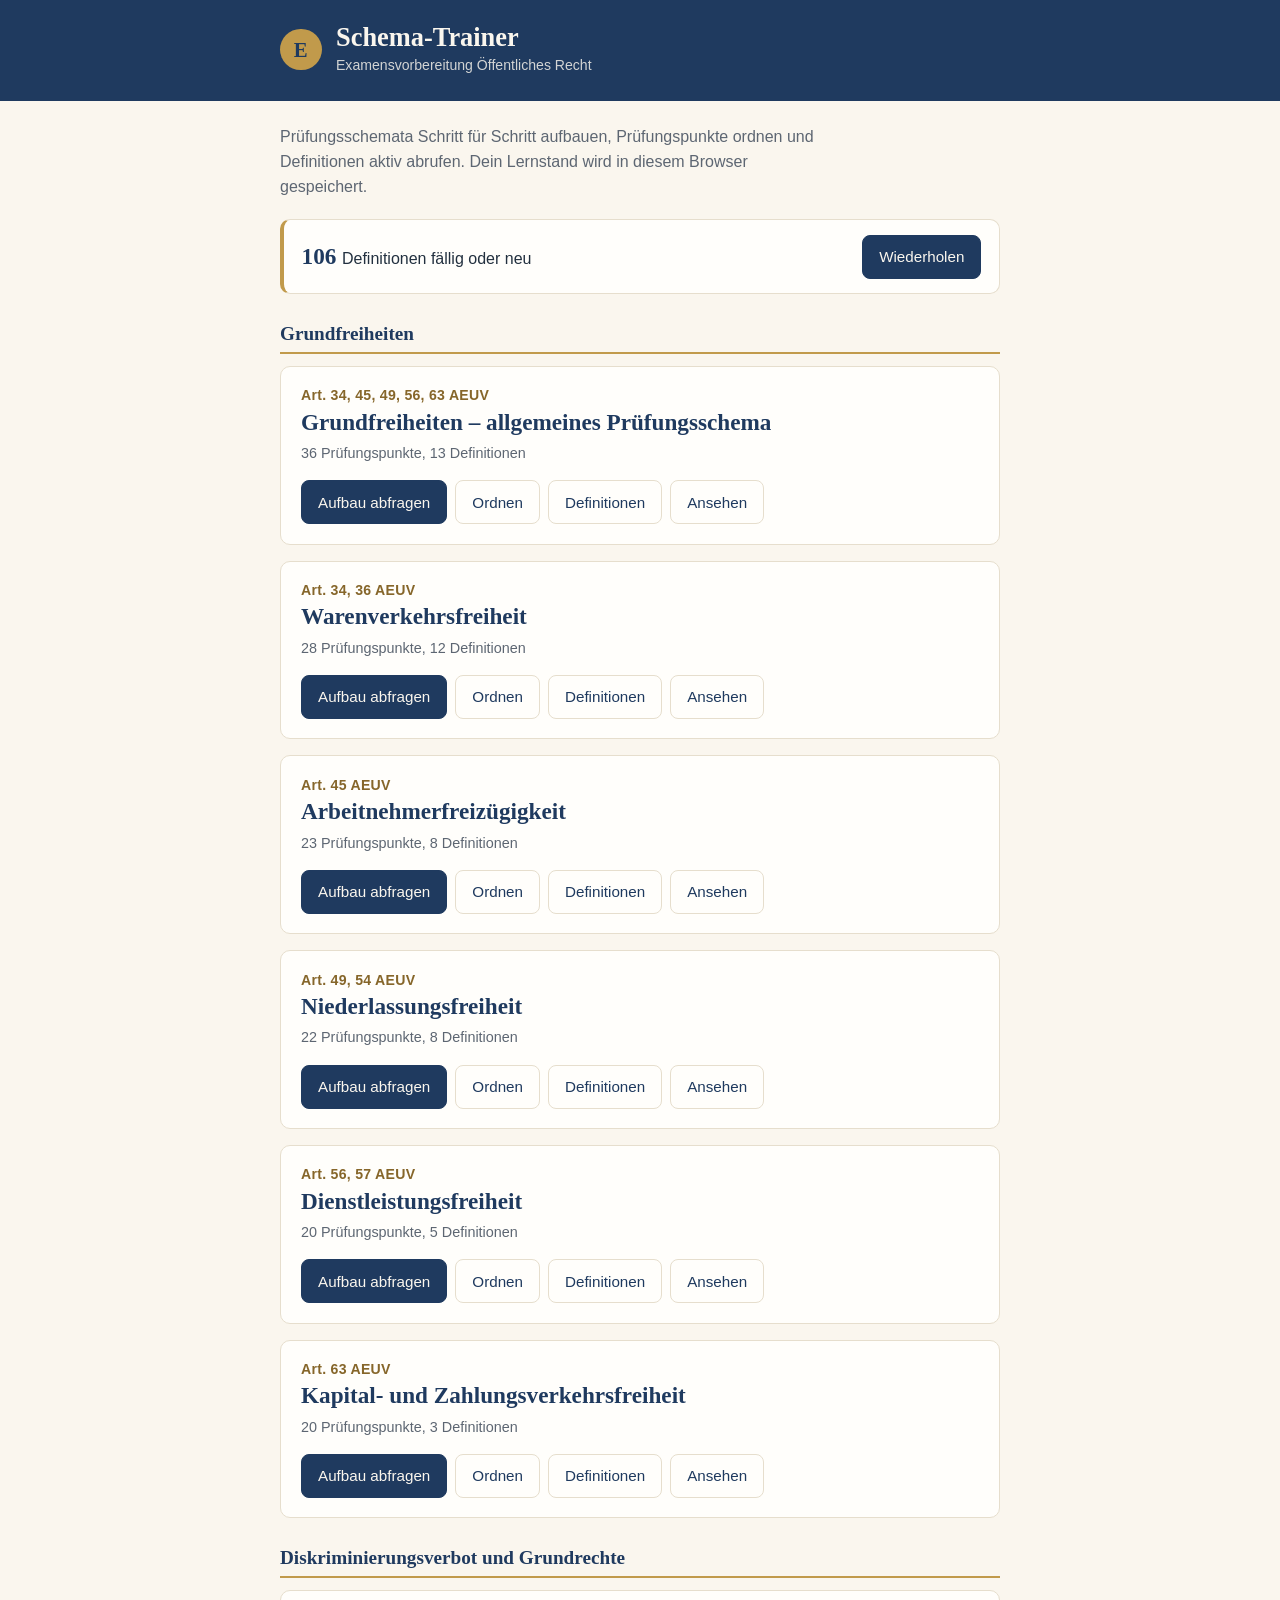
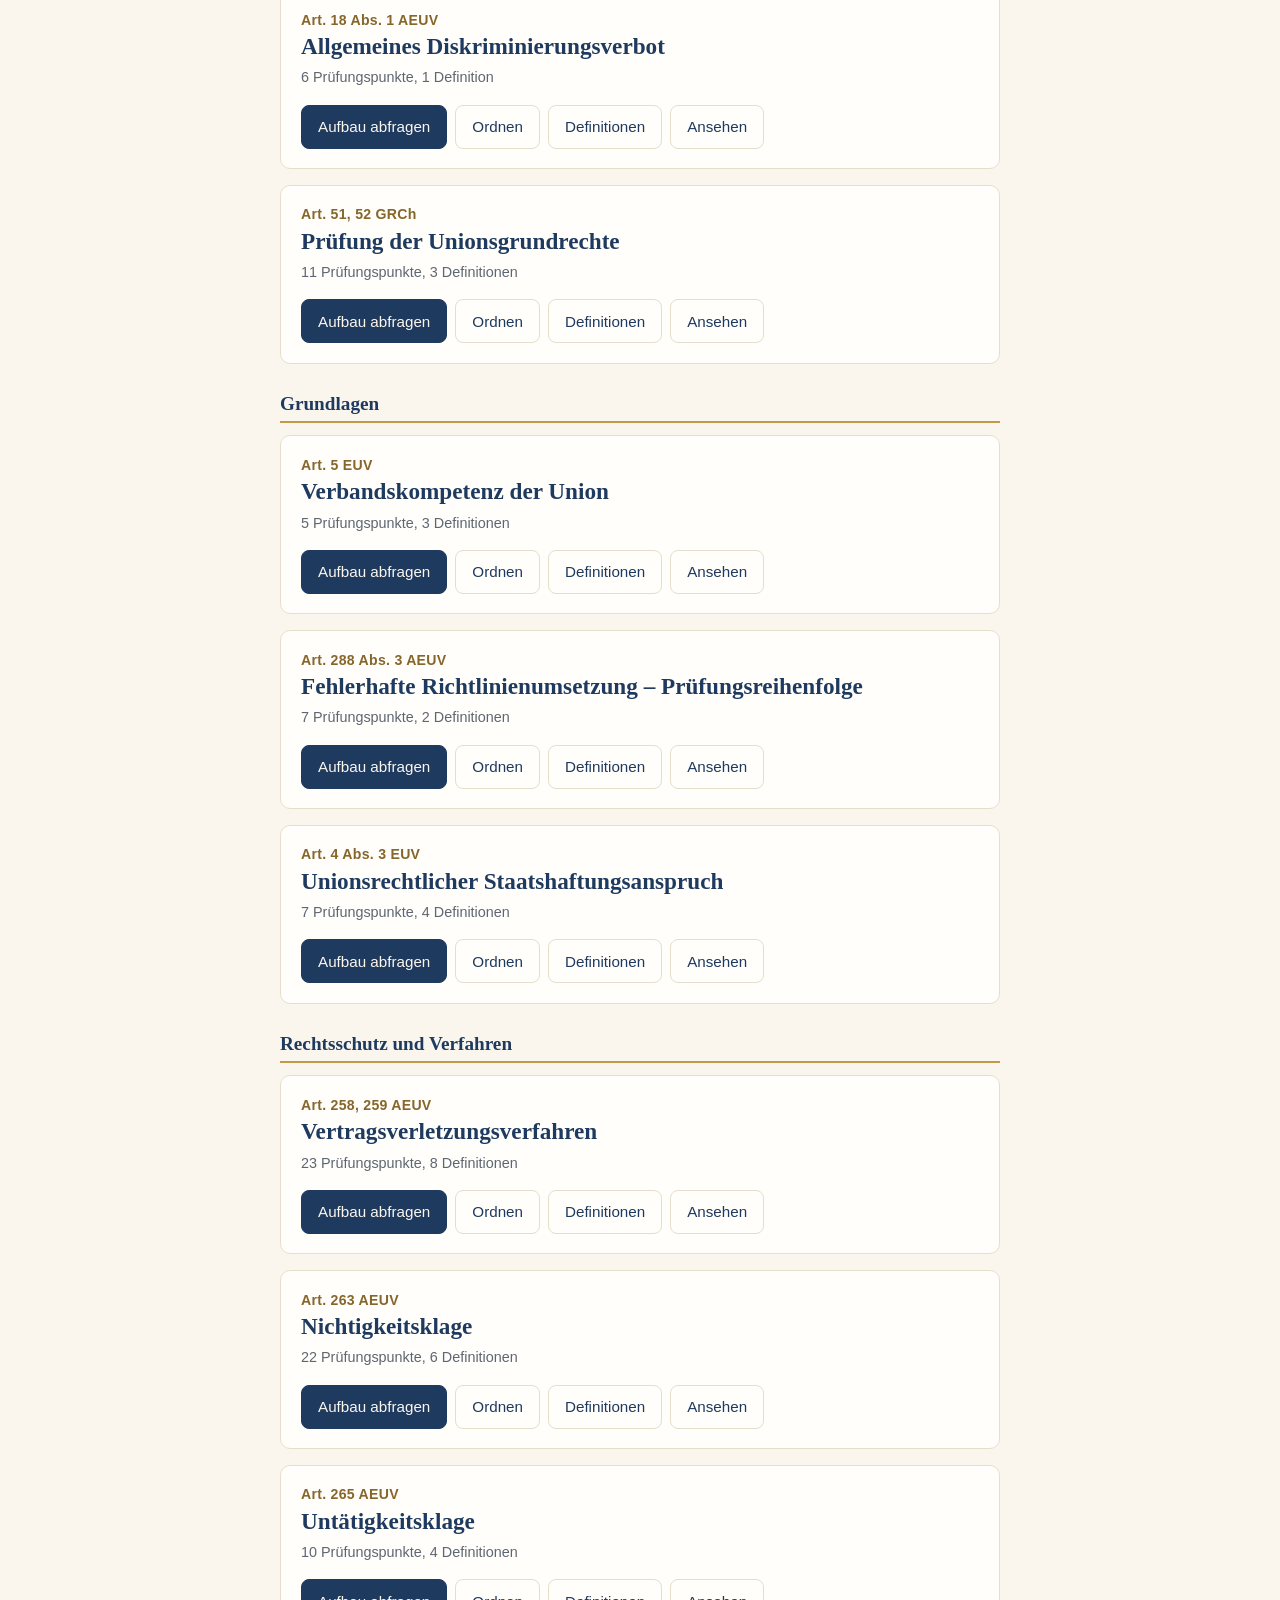
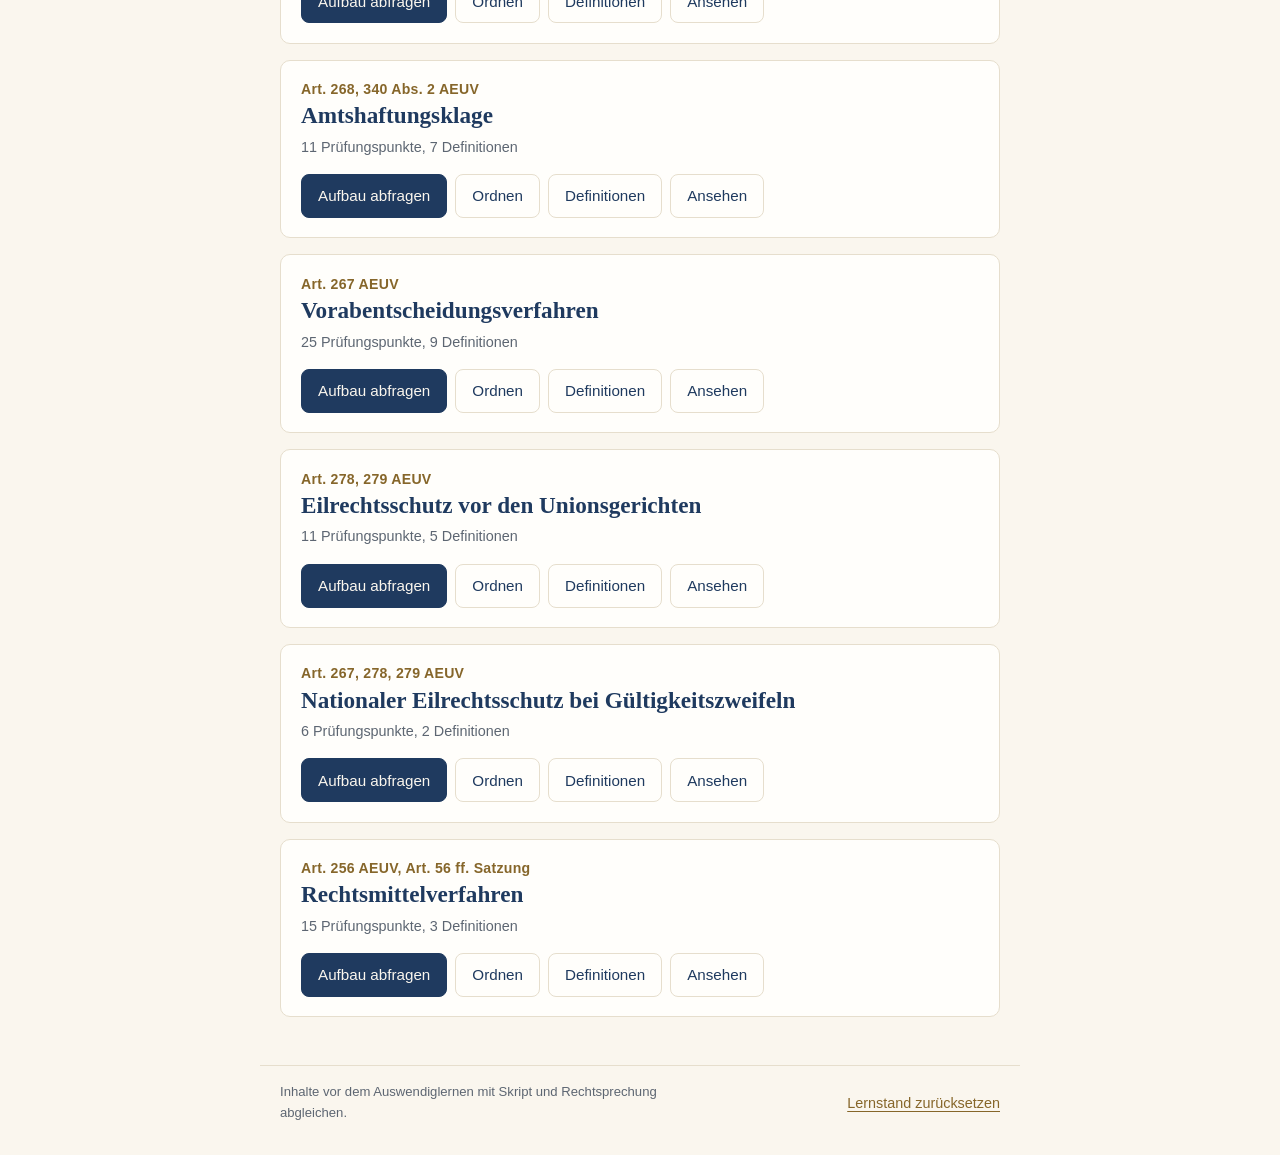
==== index.html @ ee625c0a "Schema-Trainer: Erstfassung mit 19 Europarecht-Schemata" ====
<!DOCTYPE html>
<html lang="de">
<head>
<meta charset="utf-8">
<meta name="viewport" content="width=device-width, initial-scale=1, viewport-fit=cover">
<title>Schema-Trainer | Examensvorbereitung Öffentliches Recht</title>
<link rel="icon" href="data:image/svg+xml,<svg xmlns='http://www.w3.org/2000/svg' viewBox='0 0 100 100'><text y='.9em' font-size='90'>⚖️</text></svg>">
<link rel="stylesheet" href="css/style.css">
</head>
<body>
<header class="band">
  <div class="band-inner">
    <div class="badge" aria-hidden="true">E</div>
    <div>
      <h1>Schema-Trainer</h1>
      <p>Examensvorbereitung Öffentliches Recht</p>
    </div>
  </div>
</header>

<main id="app" aria-live="polite"></main>

<footer>
  <p>Inhalte vor dem Auswendiglernen mit Skript und Rechtsprechung abgleichen.</p>
  <button class="linkbtn" data-act="reset">Lernstand zurücksetzen</button>
</footer>

<!-- Die Schema-Dateien stehen in schemata/liste.js. js/app.js lädt sie von dort. -->
<script>window.SCHEMATA = [];</script>
<script src="schemata/liste.js"></script>
<script src="js/app.js"></script>
</body>
</html>
---- css/style.css ----
:root{
  --bg:#FAF6EE; --surface:#FFFEFB; --line:#E6DECD; --row:#F2EADA;
  --ink:#22303F; --heading:#1F3A5F; --muted:#5D6672;
  --gold:#C19A4B; --gold-ink:#86662A;
  --btn-bg:#1F3A5F; --btn-ink:#FAF6EE;
  --ok:#2E6A4C; --ok-bg:#E4EEE6; --bad:#9A3A30; --bad-bg:#F6E4E0;
  --band:#1F3A5F; --band-ink:#FAF6EE;
  --serif:Cambria, Georgia, "Times New Roman", serif;
  --sans:Arial, Helvetica, "Liberation Sans", sans-serif;
  color-scheme:light;
  box-sizing:border-box;
  padding-top:env(safe-area-inset-top,0px);
  padding-bottom:env(safe-area-inset-bottom,0px);
}
@media (prefers-color-scheme: dark){
  :root:not([data-theme="light"]){
    --bg:#111C2A; --surface:#182638; --line:#2B3C53; --row:#1F3046;
    --ink:#E7E0D2; --heading:#F0E6D0; --muted:#A2ACB9;
    --gold:#D3B067; --gold-ink:#D9B874;
    --btn-bg:#D3B067; --btn-ink:#14202F;
    --ok:#86CBA5; --ok-bg:#1B3328; --bad:#EC9C90; --bad-bg:#3B2422;
    --band:#17294A; --band-ink:#F0E6D0;
    color-scheme:dark;
  }
}
:root[data-theme="dark"]{
  --bg:#111C2A; --surface:#182638; --line:#2B3C53; --row:#1F3046;
  --ink:#E7E0D2; --heading:#F0E6D0; --muted:#A2ACB9;
  --gold:#D3B067; --gold-ink:#D9B874;
  --btn-bg:#D3B067; --btn-ink:#14202F;
  --ok:#86CBA5; --ok-bg:#1B3328; --bad:#EC9C90; --bad-bg:#3B2422;
  --band:#17294A; --band-ink:#F0E6D0;
  color-scheme:dark;
}
html{scroll-padding-top:env(safe-area-inset-top,0px);}
*,*::before,*::after{box-sizing:inherit;}
body{margin:0;background:var(--bg);color:var(--ink);font-family:var(--sans);font-size:16px;line-height:1.55;-webkit-text-size-adjust:100%;}

.band{background:var(--band);color:var(--band-ink);}
.band-inner{max-width:760px;margin:0 auto;padding:1.4rem 1.25rem 1.5rem;display:flex;align-items:center;gap:.9rem;}
.badge{flex:none;width:2.6rem;height:2.6rem;border-radius:50%;background:var(--gold);color:#1F3A5F;display:grid;place-items:center;font-family:var(--serif);font-weight:700;font-size:1.3rem;}
.band h1{font-family:var(--serif);font-size:1.65rem;line-height:1.15;margin:0;font-weight:700;}
.band p{margin:.15rem 0 0;font-size:.88rem;opacity:.82;}

main{max-width:760px;margin:0 auto;padding:1.5rem 1.25rem 2rem;}
.intro{margin:0 0 1.25rem;max-width:62ch;color:var(--muted);}

.due{display:flex;align-items:center;justify-content:space-between;gap:1rem;flex-wrap:wrap;background:var(--surface);border:1px solid var(--line);border-left:4px solid var(--gold);border-radius:10px;padding:.9rem 1.1rem;margin-bottom:1.5rem;}
.due strong{font-family:var(--serif);font-size:1.45rem;color:var(--heading);margin-right:.35rem;}

.schema{background:var(--surface);border:1px solid var(--line);border-radius:10px;padding:1.15rem 1.25rem 1.2rem;margin-bottom:1rem;}
.norm{color:var(--gold-ink);font-weight:700;font-size:.88rem;letter-spacing:.02em;}
.schema h3,.title{font-family:var(--serif);color:var(--heading);font-size:1.45rem;line-height:1.2;margin:.1rem 0 .35rem;}
h2.gruppe{font-family:var(--serif);color:var(--heading);font-size:1.2rem;line-height:1.3;margin:1.75rem 0 .75rem;padding-bottom:.3rem;border-bottom:2px solid var(--gold);}
.meta{color:var(--muted);font-size:.9rem;}
.actions{display:flex;flex-wrap:wrap;gap:.5rem;margin-top:1rem;}

.btn{font:inherit;font-size:.95rem;min-height:44px;padding:.55rem 1rem;border-radius:8px;border:1px solid var(--line);background:var(--surface);color:var(--heading);cursor:pointer;}
.btn:hover{border-color:var(--gold);}
.btn.primary{background:var(--btn-bg);color:var(--btn-ink);border-color:var(--btn-bg);}
.btn.good{background:var(--ok-bg);color:var(--ok);border-color:var(--ok);}
.btn.bad{background:var(--bad-bg);color:var(--bad);border-color:var(--bad);}
.btn:disabled{opacity:.5;cursor:default;}
button:focus-visible,textarea:focus-visible{outline:3px solid var(--gold);outline-offset:2px;}
.linkbtn{font:inherit;font-size:.9rem;background:none;border:0;padding:.2rem 0;color:var(--gold-ink);text-decoration:underline;text-underline-offset:3px;cursor:pointer;}
.top{margin-bottom:.6rem;}
.top .sep{color:var(--muted);}
.linkbtn.verweis::before{content:"→ ";text-decoration:none;}

.progress{height:4px;background:var(--line);border-radius:2px;overflow:hidden;margin:.9rem 0 1.1rem;}
.progress span{display:block;height:100%;background:var(--gold);transition:width .3s ease;}

.outline{list-style:none;margin:0;padding:0;background:var(--surface);border:1px solid var(--line);border-radius:10px;overflow:hidden;}
.outline:empty{display:none;}
.step{display:grid;grid-template-columns:minmax(2.4rem,auto) 1fr auto;column-gap:.6rem;align-items:baseline;padding:.6rem 1rem .6rem calc(1rem + var(--lvl,0) * 1.35rem);border-top:1px solid var(--line);}
.step:first-child{border-top:0;}
.step[data-l="0"] > .txt{font-family:var(--serif);font-weight:700;color:var(--heading);font-size:1.05rem;}
.num{font-family:var(--serif);font-weight:700;color:var(--gold-ink);white-space:nowrap;}
.mark{font-weight:700;}
.step.ok .mark{color:var(--ok);}
.step.bad .mark{color:var(--bad);}
.step.current{background:var(--row);}
.placeholder{color:var(--muted);font-style:italic;font-family:var(--sans);font-weight:400;font-size:1rem;}
@media (prefers-reduced-motion: no-preference){
  .step.fresh > .txt{animation:settle .35s ease-out;}
  @keyframes settle{from{opacity:0;transform:translateY(4px)}to{opacity:1;transform:none}}
}

.def{background:var(--row);border-radius:8px;padding:.75rem .95rem;margin:.5rem 0 .2rem;font-family:var(--sans);font-weight:400;font-size:.95rem;color:var(--ink);line-height:1.55;}
.step.current .def{background:var(--surface);border:1px solid var(--line);}
.def .term{font-weight:700;color:var(--heading);margin-bottom:.25rem;}
.def p{margin:0;}
.def .src{margin-top:.45rem;font-size:.82rem;color:var(--muted);font-style:italic;}

.controls{position:sticky;bottom:0;display:flex;gap:.5rem;flex-wrap:wrap;justify-content:flex-end;padding:.9rem 0 calc(.9rem + env(safe-area-inset-bottom,0px));background:linear-gradient(to top,var(--bg) 78%,transparent);margin-top:.5rem;}
.controls .btn{flex:1 1 9rem;}
.hint{color:var(--muted);font-size:.8rem;text-align:right;margin:0;}
@media (hover:none){.hint{display:none;}}

.task{font-family:var(--serif);font-size:1.15rem;color:var(--heading);margin:0 0 .75rem;}
.sub{color:var(--muted);font-size:.9rem;margin:1rem 0 .5rem;}
.chips{display:flex;flex-direction:column;gap:.5rem;}
.chip{font:inherit;text-align:left;min-height:44px;padding:.65rem .9rem;border-radius:8px;border:1px dashed var(--gold);background:var(--surface);color:var(--ink);cursor:pointer;}
.chip:hover{border-style:solid;}
.chip.wrong{border-color:var(--bad);border-style:solid;background:var(--bad-bg);}
@media (prefers-reduced-motion: no-preference){
  .chip.wrong{animation:shake .35s;}
  @keyframes shake{25%{transform:translateX(-5px)}50%{transform:translateX(5px)}75%{transform:translateX(-3px)}}
}
@media (prefers-reduced-motion: reduce){.progress span{transition:none;}}

.card{background:var(--surface);border:1px solid var(--line);border-radius:12px;padding:1.3rem 1.3rem 1.4rem;}
.ctx{color:var(--gold-ink);font-weight:700;font-size:.88rem;}
.prompt{font-family:var(--serif);color:var(--heading);font-size:1.5rem;line-height:1.2;margin:.2rem 0;}
.level{color:var(--muted);font-size:.85rem;margin:0 0 1rem;}
.lbl{display:block;font-size:.85rem;color:var(--muted);margin-bottom:.35rem;}
textarea{width:100%;font:inherit;font-size:.95rem;padding:.7rem .8rem;border-radius:8px;border:1px solid var(--line);background:var(--bg);color:var(--ink);resize:vertical;}
.mine{border-left:3px solid var(--line);padding:.1rem 0 .1rem .8rem;margin-bottom:.75rem;}
.mine p{margin:0;white-space:pre-wrap;}

.result{margin:1rem 0 1.25rem;}
.score{font-family:var(--serif);font-size:2.2rem;color:var(--heading);margin:0;line-height:1.1;}
.result p{margin:.2rem 0 0;}
h3{font-family:var(--serif);color:var(--heading);font-size:1.15rem;margin:1.5rem 0 .6rem;}

footer{max-width:760px;margin:0 auto;padding:1rem 1.25rem 2rem;color:var(--muted);font-size:.82rem;display:flex;justify-content:space-between;gap:1rem;flex-wrap:wrap;align-items:center;border-top:1px solid var(--line);}
footer p{margin:0;max-width:52ch;}

/* ---------- Hinweis in der App, wenn Schema-Dateien fehlen ---------- */
.hinweisbox{background:var(--surface);border:1px solid var(--line);border-left:4px solid var(--bad);border-radius:10px;padding:.8rem 1.1rem;margin-bottom:1.25rem;}
.hinweisbox a{color:var(--gold-ink);}

/* ---------- Prüfseite (pruefen.html) ---------- */
code{font-family:Consolas,"Courier New",monospace;font-size:.92em;background:var(--row);padding:.05rem .3rem;border-radius:4px;}
a.btn,label.btn{display:inline-flex;align-items:center;justify-content:center;text-decoration:none;}
.status{background:var(--surface);border:1px solid var(--line);border-left:4px solid var(--line);border-radius:10px;padding:1rem 1.2rem;margin-bottom:1rem;}
.status.ok{border-left-color:var(--ok);}
.status.warn{border-left-color:var(--gold);}
.status.bad{border-left-color:var(--bad);}
.status .score{font-size:1.8rem;}
.status.ok .score{color:var(--ok);}
.status.bad .score{color:var(--bad);}
.status p{margin:.25rem 0 0;}
.status .muted{color:var(--muted);font-size:.9rem;}
.dateien{list-style:none;margin:1.25rem 0 0;padding:0;}
.datei{background:var(--surface);border:1px solid var(--line);border-radius:10px;margin-bottom:.75rem;overflow:hidden;}
.datei-kopf{display:flex;align-items:baseline;gap:.6rem;flex-wrap:wrap;padding:.7rem 1rem;}
.datei-kopf .sym{font-weight:700;width:1.2rem;text-align:center;flex:none;}
.datei.ok .sym{color:var(--ok);}
.datei.bad .sym{color:var(--bad);}
.datei.warn .sym{color:var(--gold-ink);}
.datei-kopf .name{font-weight:700;color:var(--heading);word-break:break-all;}
.datei-kopf .info{color:var(--muted);font-size:.9rem;}
.befunde{list-style:none;margin:0;padding:0;border-top:1px solid var(--line);}
.befund{display:grid;grid-template-columns:auto 1fr;gap:.7rem;padding:.75rem 1rem;border-top:1px solid var(--line);}
.befund:first-child{border-top:0;}
.befund .art{font-size:.72rem;font-weight:700;text-transform:uppercase;letter-spacing:.05em;padding:.2rem .45rem;border-radius:4px;align-self:start;margin-top:.15rem;white-space:nowrap;}
.befund.fehler .art{background:var(--bad-bg);color:var(--bad);}
.befund.hinweis .art{background:var(--row);color:var(--gold-ink);}
.befund .ort{font-weight:700;color:var(--heading);}
.befund p{margin:.15rem 0 0;}
.befund .tipp{color:var(--muted);font-size:.9rem;margin-top:.3rem;}
.dropzone{border:2px dashed var(--gold);border-radius:10px;padding:1.1rem 1.25rem 1.2rem;margin-top:1.75rem;background:var(--surface);}
.dropzone.over{background:var(--row);border-style:solid;}
.dropzone h3{margin-top:0;}
.dropzone p{margin:0 0 .9rem;}
.regeln{margin-top:1.5rem;color:var(--muted);font-size:.92rem;}
.regeln summary{cursor:pointer;color:var(--heading);font-family:var(--serif);font-size:1.05rem;padding:.3rem 0;}
.regeln ul{padding-left:1.2rem;margin:.5rem 0 0;}
.regeln li{margin:.3rem 0;}
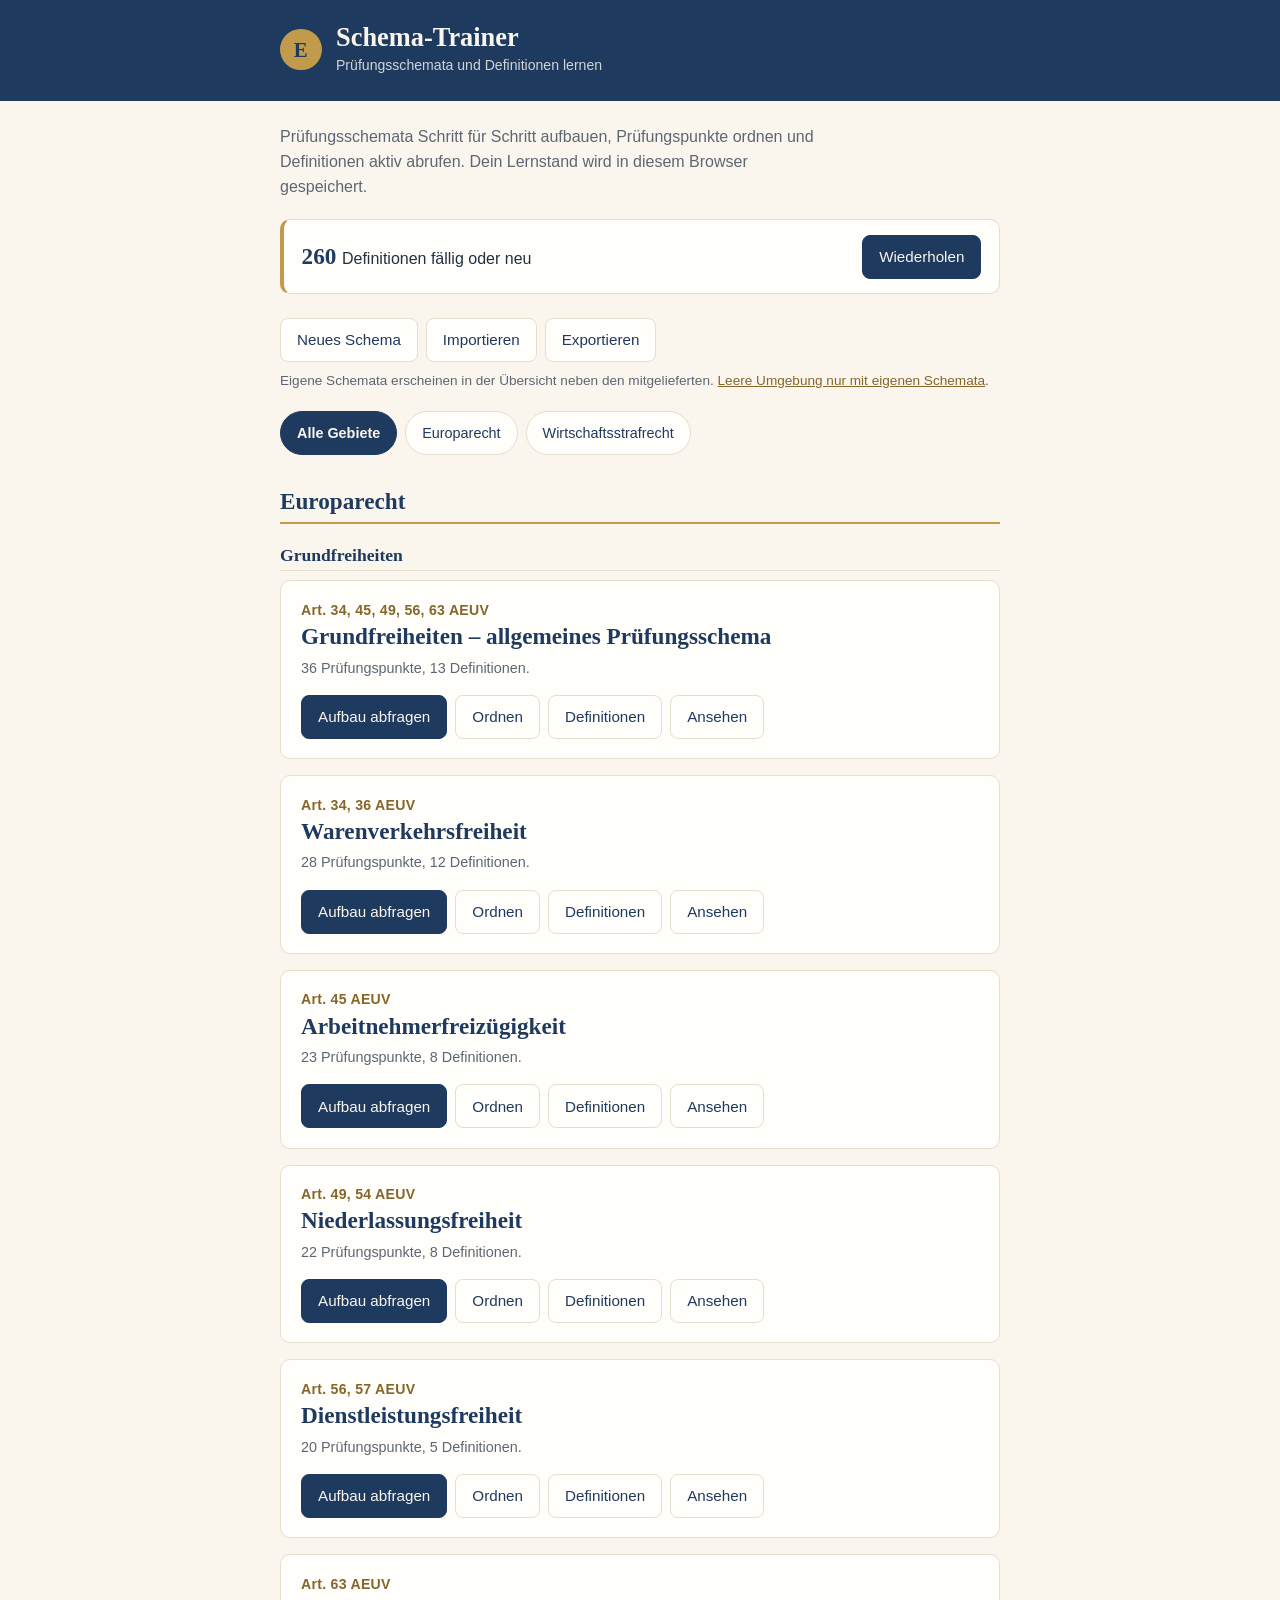
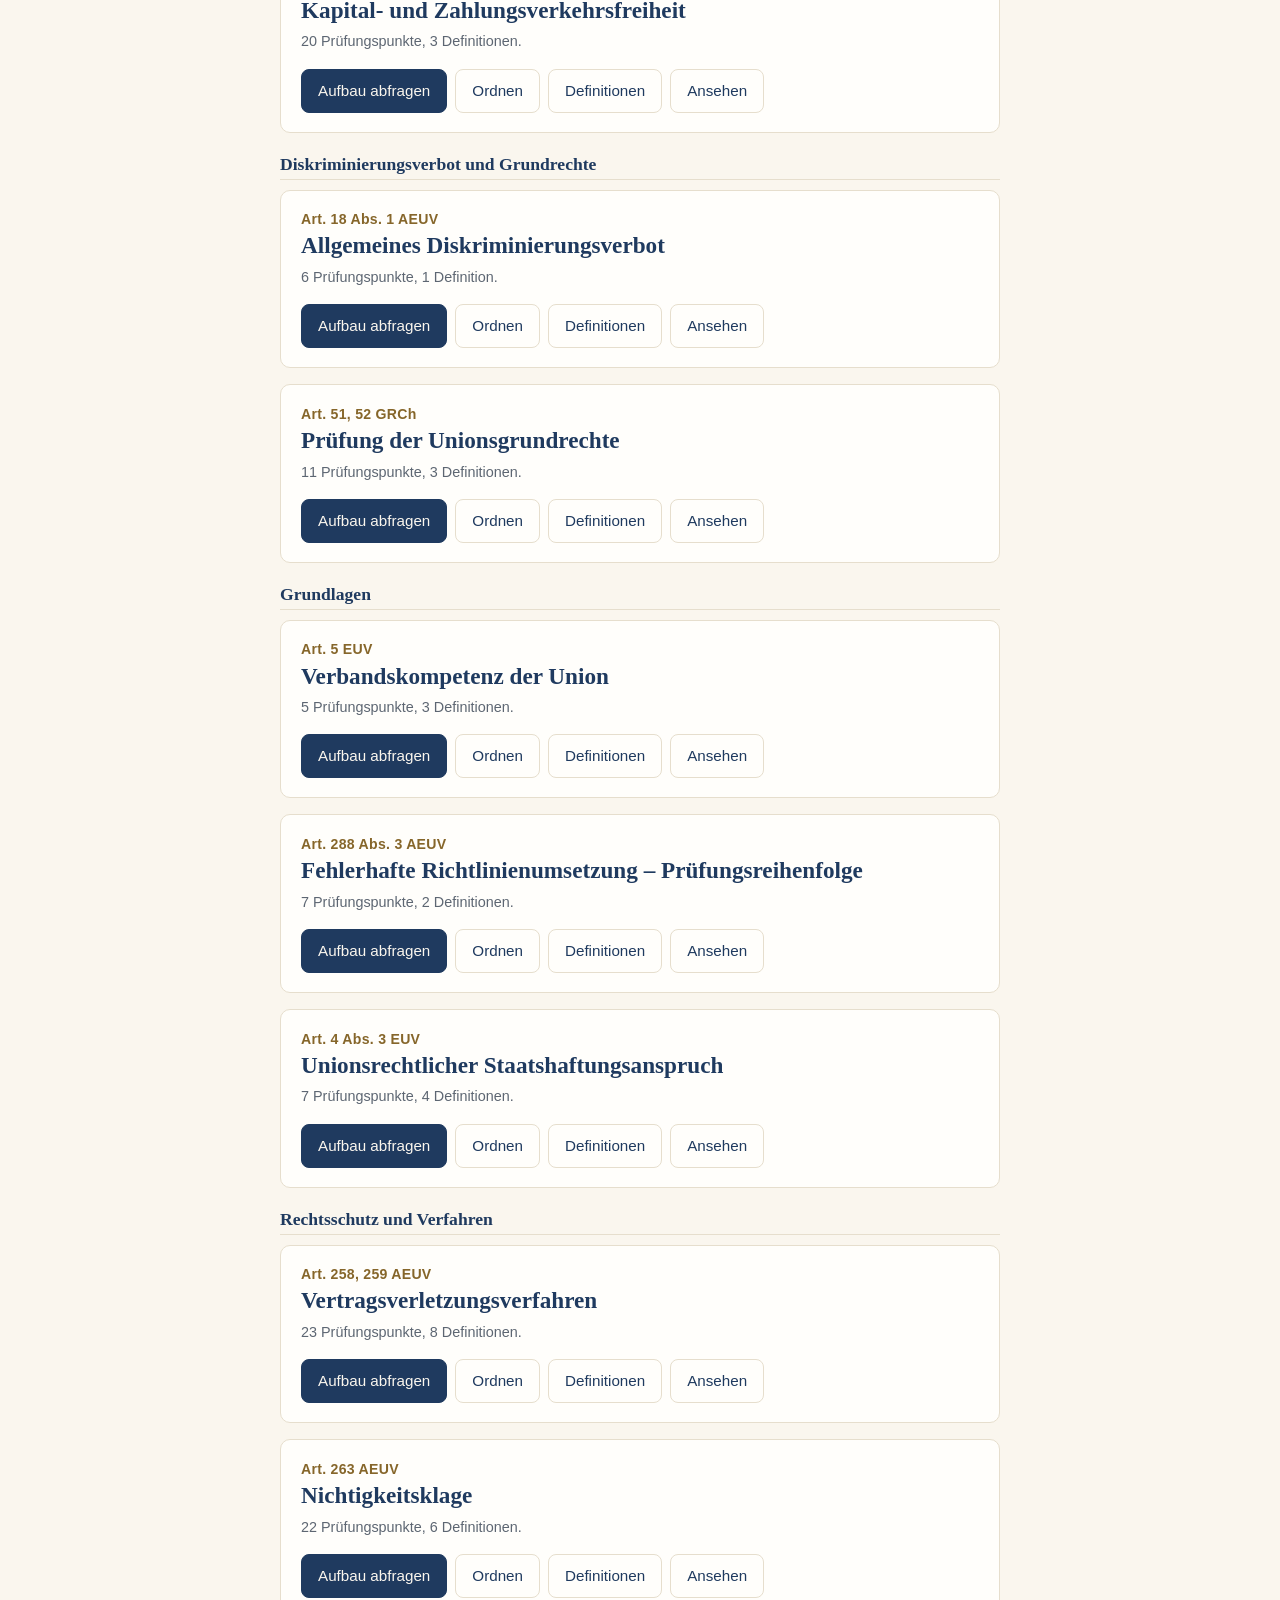
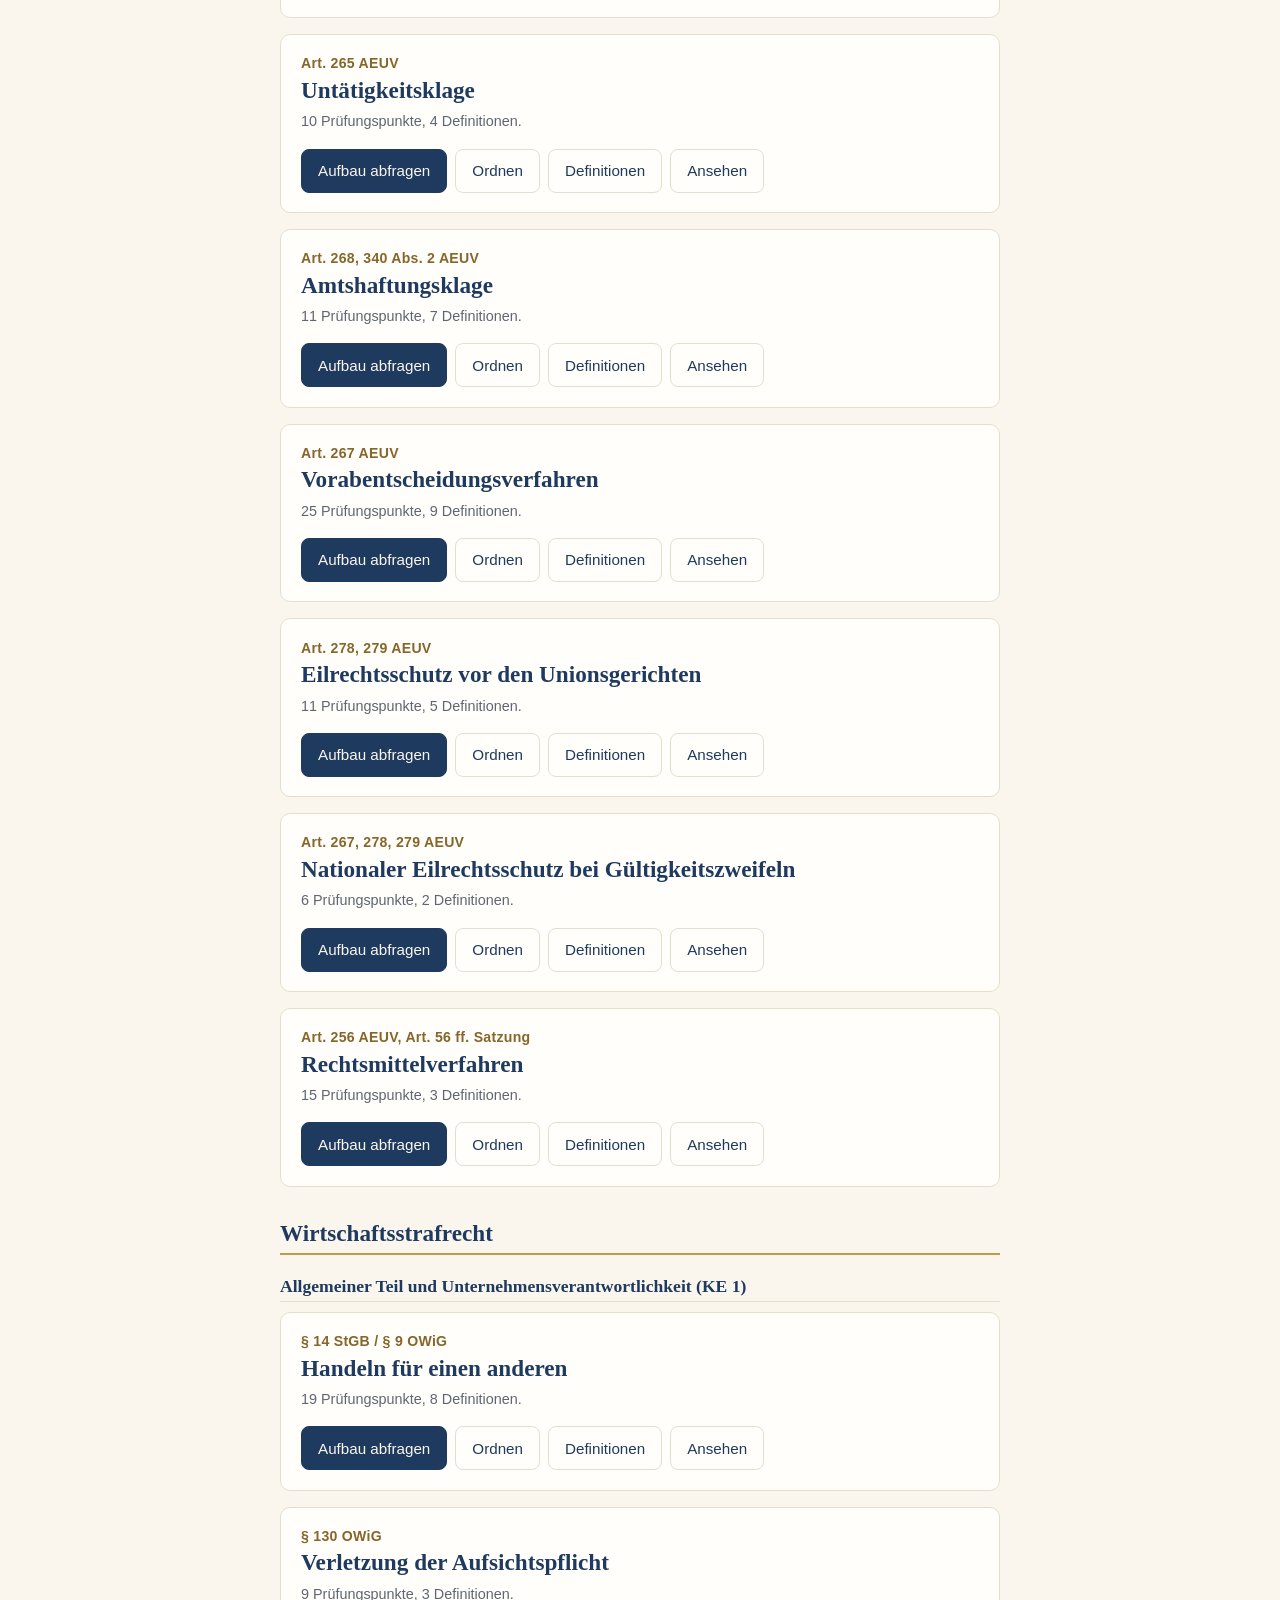
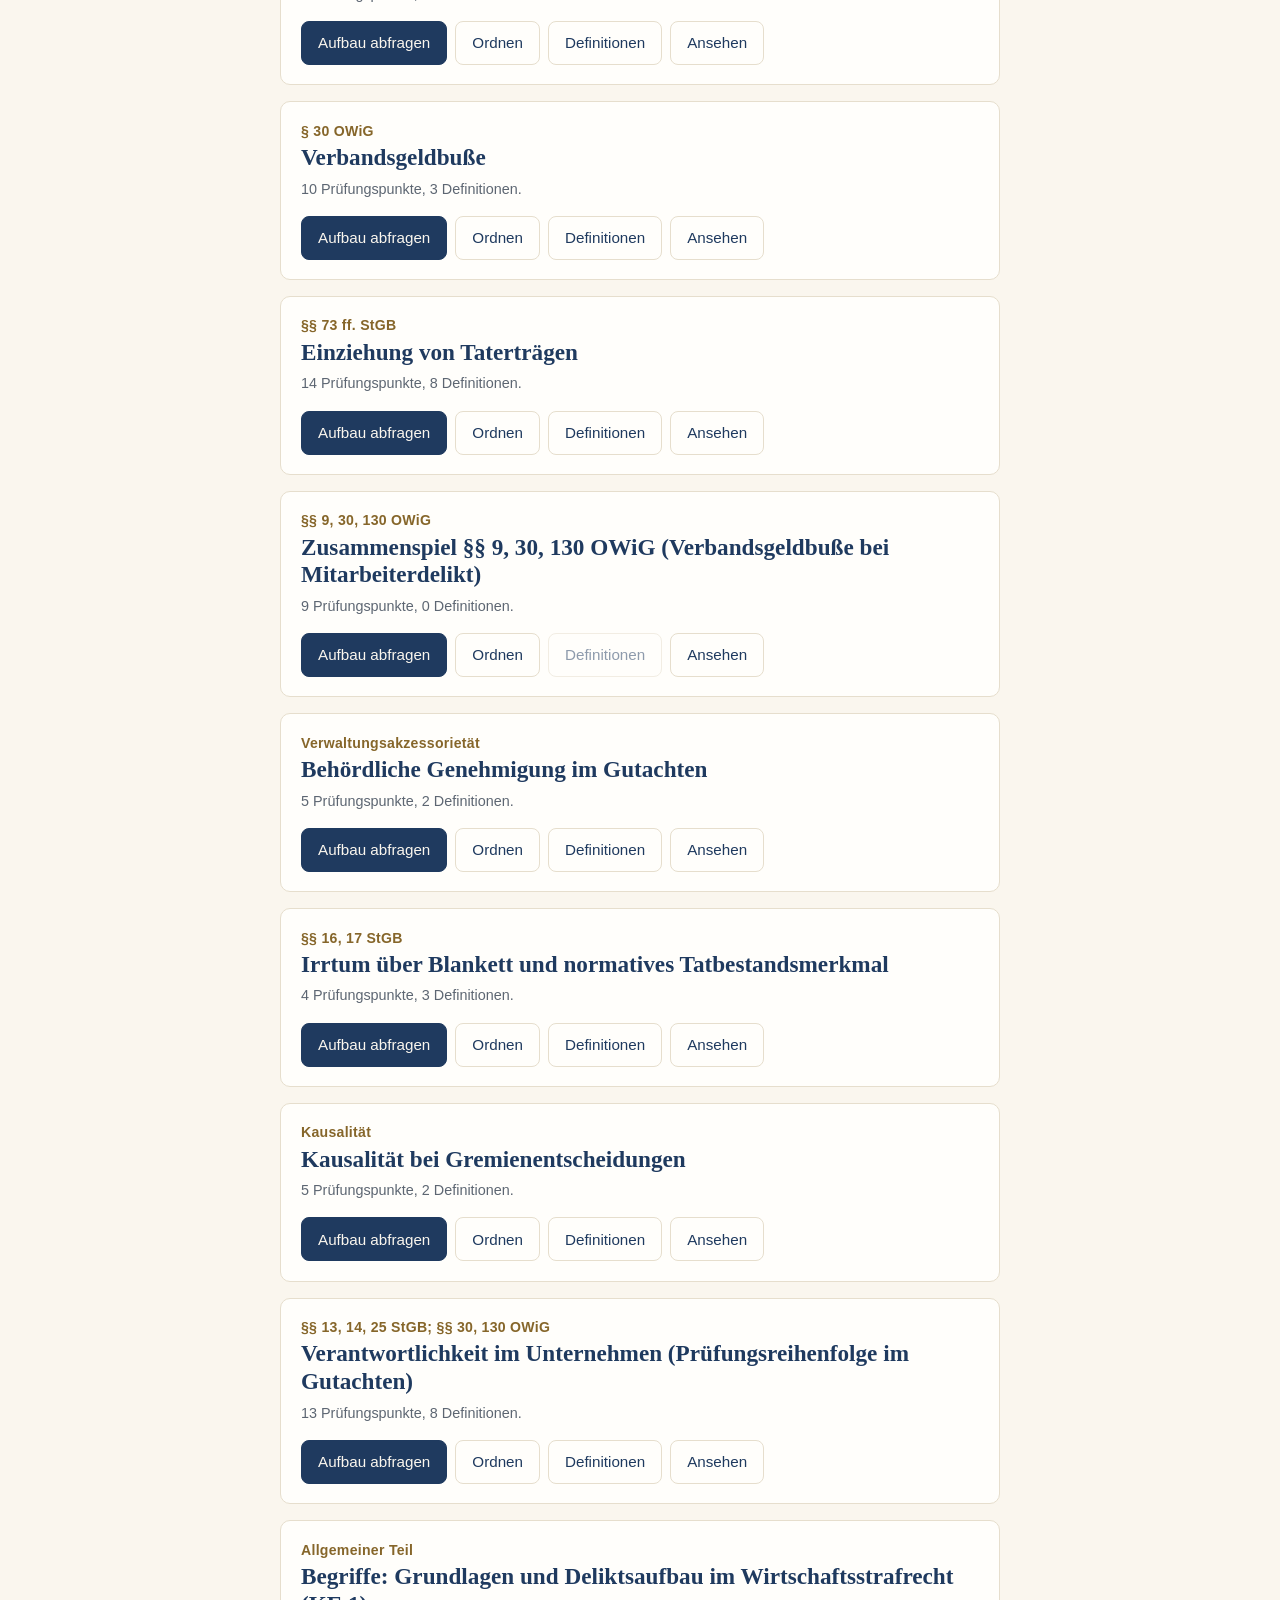
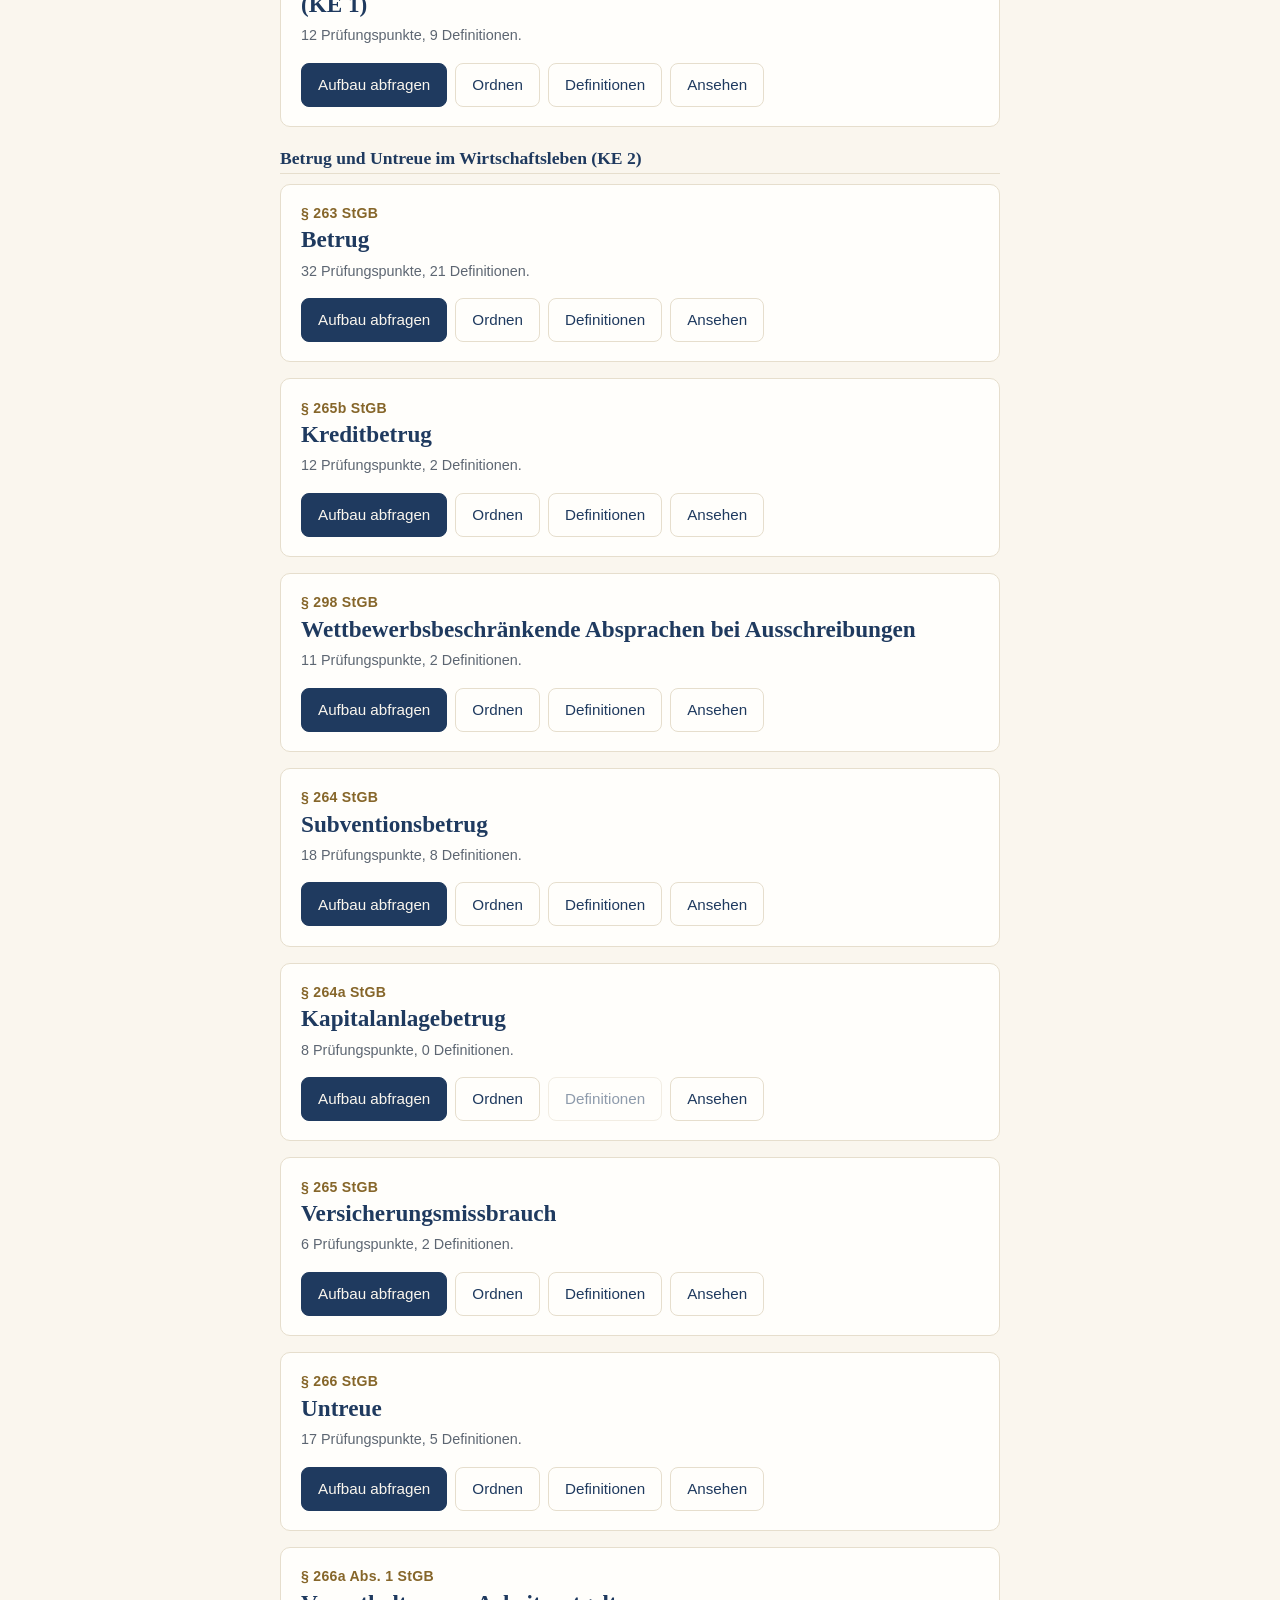
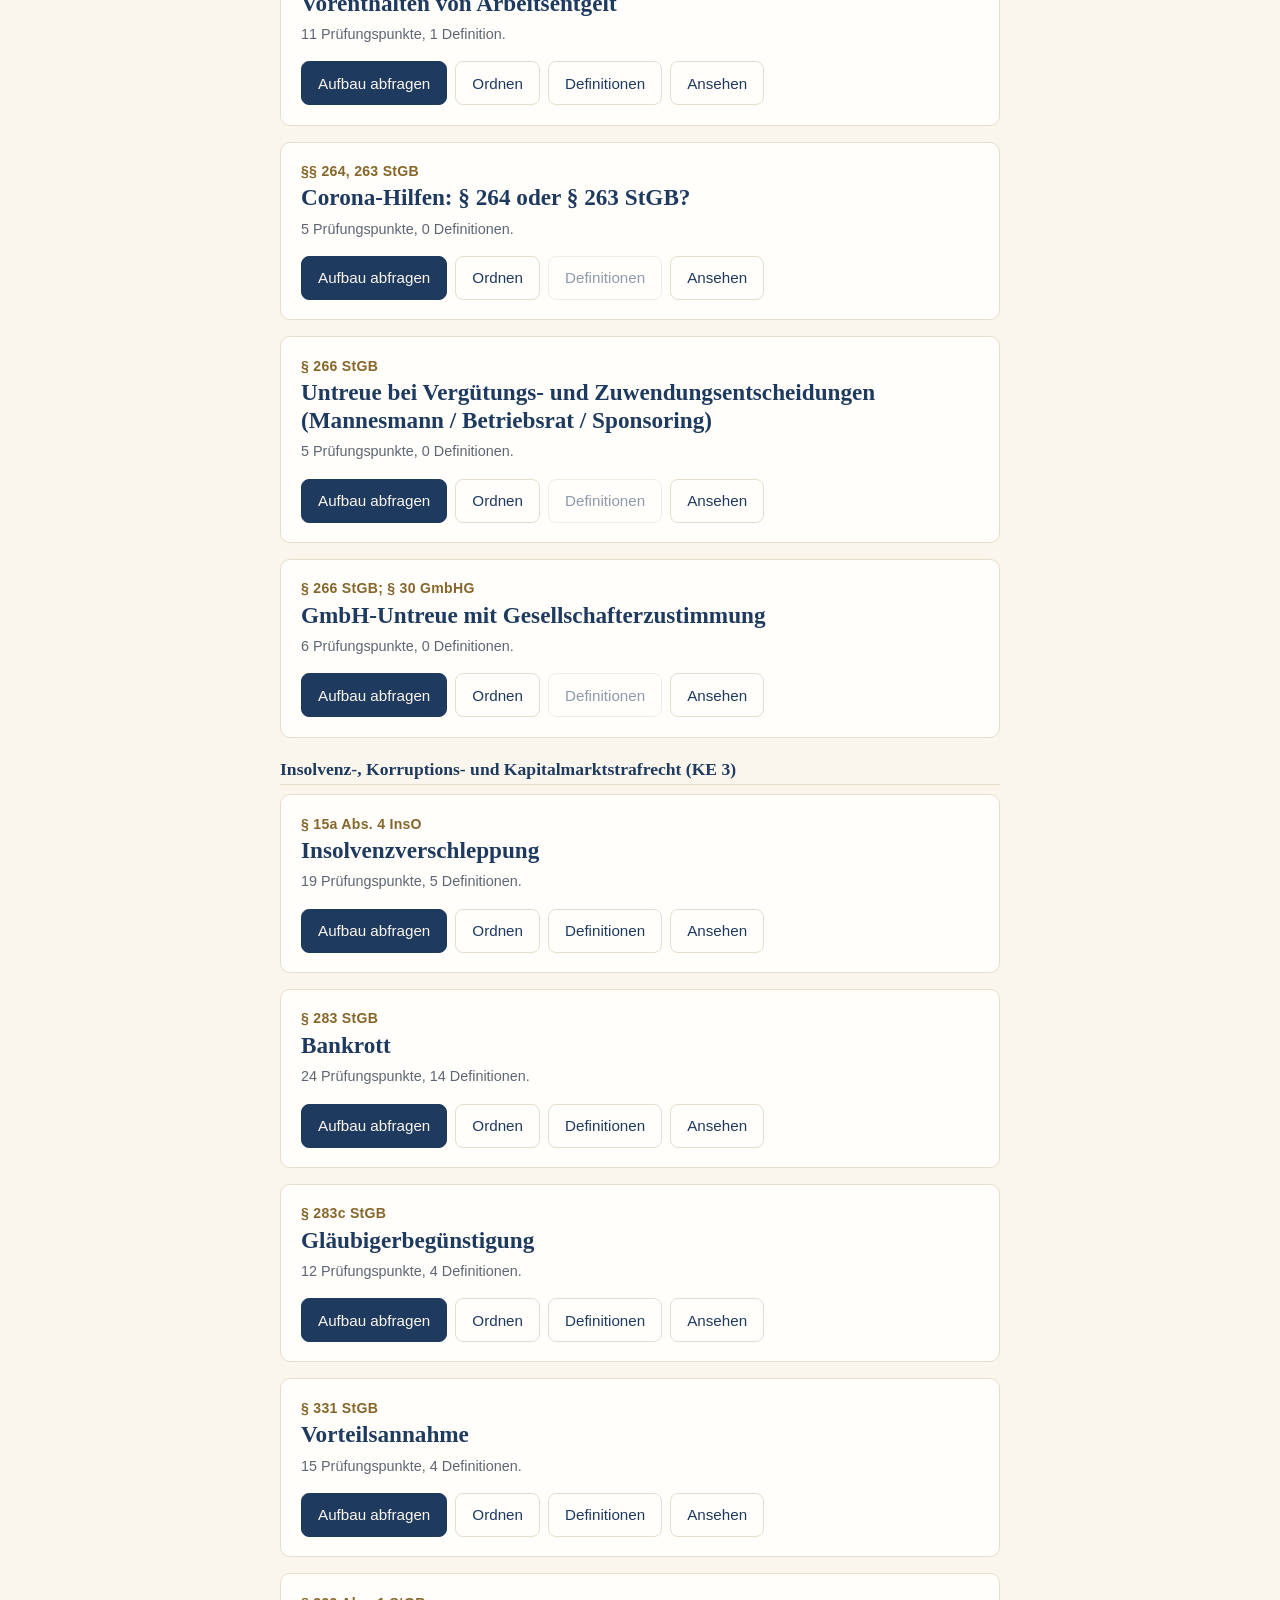
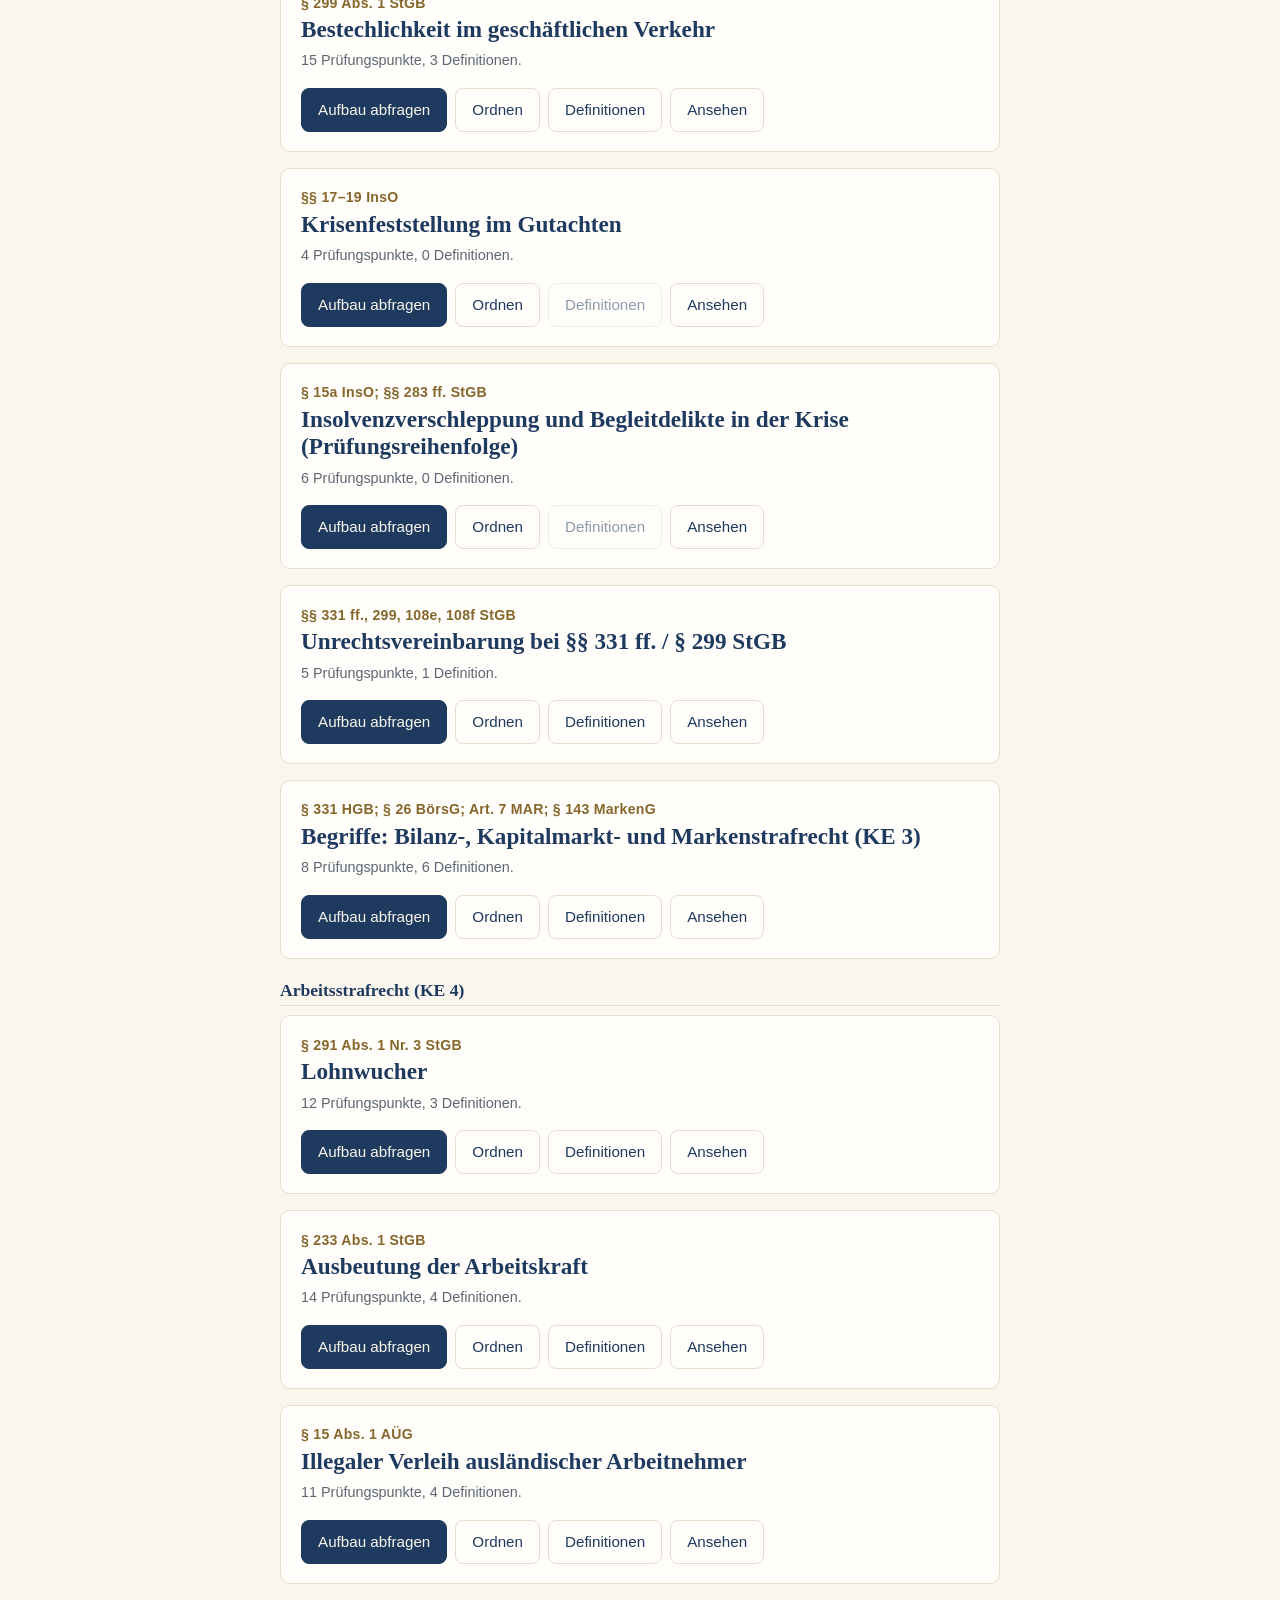
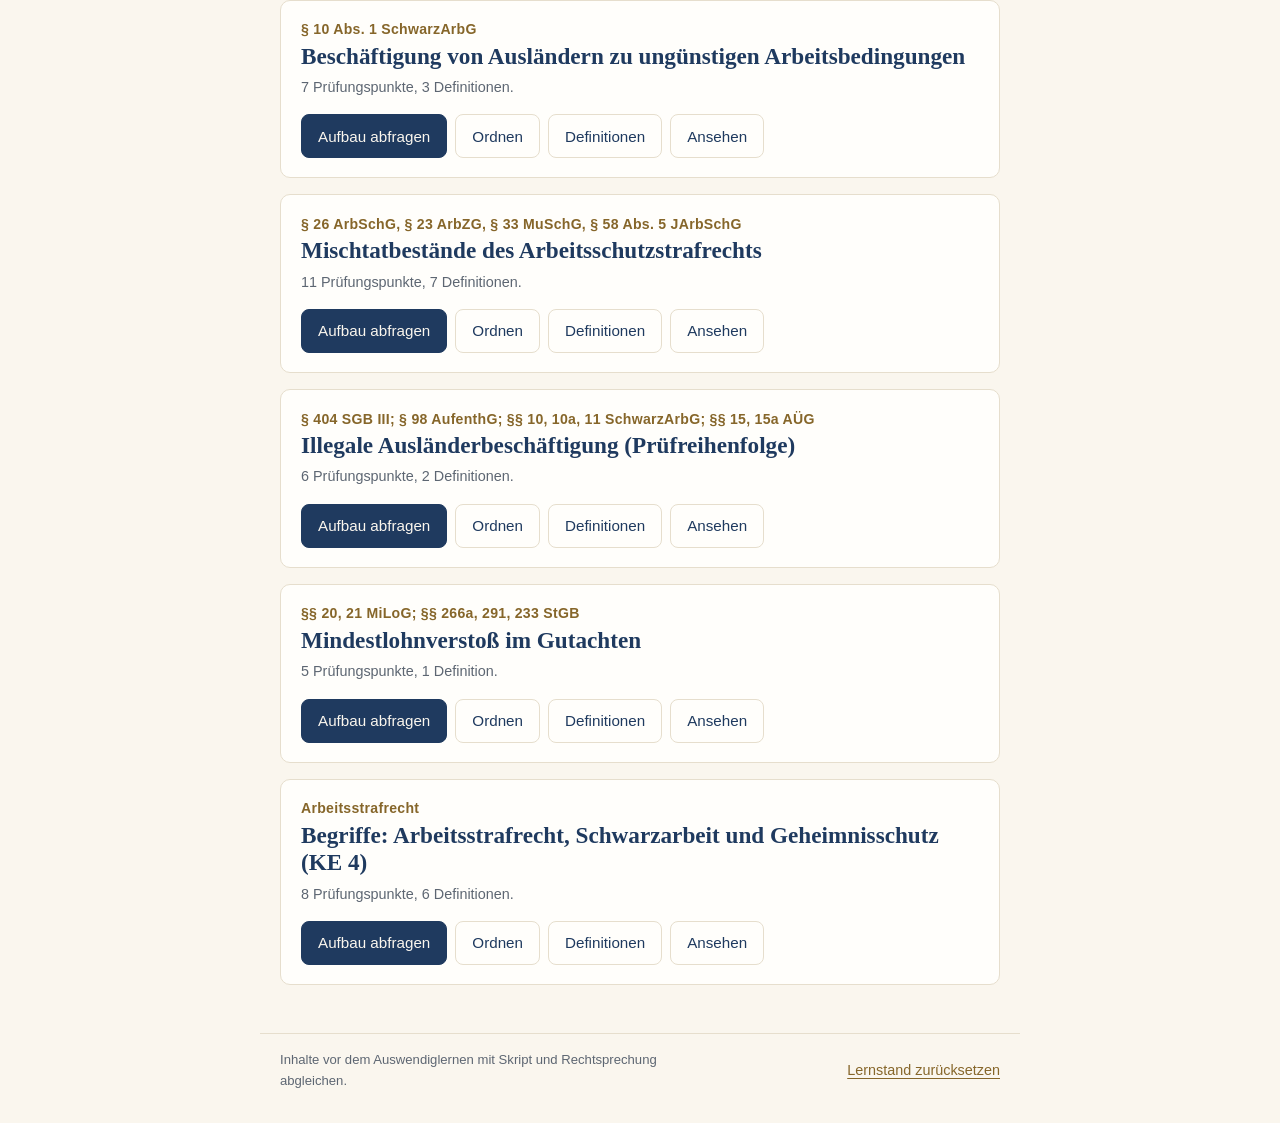
==== commit 747d8aac: "Startseite: neutrale Unterzeile statt „Examensvorbereitung Öffentliches Recht“ Der Trainer dient all" ====
--- a/index.html
+++ b/index.html
@@ -3,7 +3,7 @@
 <head>
 <meta charset="utf-8">
 <meta name="viewport" content="width=device-width, initial-scale=1, viewport-fit=cover">
-<title>Schema-Trainer | Examensvorbereitung Öffentliches Recht</title>
+<title>Schema-Trainer | Prüfungsschemata und Definitionen lernen</title>
 <link rel="icon" href="data:image/svg+xml,<svg xmlns='http://www.w3.org/2000/svg' viewBox='0 0 100 100'><text y='.9em' font-size='90'>⚖️</text></svg>">
 <link rel="stylesheet" href="css/style.css">
 </head>
@@ -13,7 +13,7 @@
     <div class="badge" aria-hidden="true">E</div>
     <div>
       <h1>Schema-Trainer</h1>
-      <p>Examensvorbereitung Öffentliches Recht</p>
+      <p>Prüfungsschemata und Definitionen lernen</p>
     </div>
   </div>
 </header>
@@ -25,9 +25,12 @@
   <button class="linkbtn" data-act="reset">Lernstand zurücksetzen</button>
 </footer>
 
-<!-- Die Schema-Dateien stehen in schemata/liste.js. js/app.js lädt sie von dort. -->
+<!-- Die Schema-Dateien stehen in schemata/liste.js. js/app.js lädt sie von dort.
+     tools/pruefung.js prüft eigene Schemata im Editor, js/eigene.js verwaltet sie (vor js/app.js laden). -->
 <script>window.SCHEMATA = [];</script>
 <script src="schemata/liste.js"></script>
+<script src="tools/pruefung.js"></script>
+<script src="js/eigene.js"></script>
 <script src="js/app.js"></script>
 </body>
 </html>
--- a/css/style.css
+++ b/css/style.css
@@ -52,6 +52,13 @@
 .norm{color:var(--gold-ink);font-weight:700;font-size:.88rem;letter-spacing:.02em;}
 .schema h3,.title{font-family:var(--serif);color:var(--heading);font-size:1.45rem;line-height:1.2;margin:.1rem 0 .35rem;}
 h2.gruppe{font-family:var(--serif);color:var(--heading);font-size:1.2rem;line-height:1.3;margin:1.75rem 0 .75rem;padding-bottom:.3rem;border-bottom:2px solid var(--gold);}
+/* Rechtsgebiete (Feld "gebiet") als Abschnitte, darunter die Gruppen als kleinere Überschriften */
+h2.gebiet{font-family:var(--serif);color:var(--heading);font-size:1.45rem;line-height:1.25;margin:2rem 0 .5rem;padding-bottom:.35rem;border-bottom:2px solid var(--gold);}
+h3.gruppe{font-family:var(--serif);color:var(--heading);font-size:1.1rem;line-height:1.3;margin:1.25rem 0 .6rem;padding-bottom:.2rem;border-bottom:1px solid var(--line);}
+.filter{display:flex;flex-wrap:wrap;gap:.5rem;margin:0 0 1.25rem;}
+.chipf{font:inherit;font-size:.9rem;min-height:44px;padding:.45rem 1rem;border-radius:999px;border:1px solid var(--line);background:var(--surface);color:var(--heading);cursor:pointer;}
+.chipf:hover{border-color:var(--gold);}
+.chipf.aktiv{background:var(--btn-bg);color:var(--btn-ink);border-color:var(--btn-bg);font-weight:700;}
 .meta{color:var(--muted);font-size:.9rem;}
 .actions{display:flex;flex-wrap:wrap;gap:.5rem;margin-top:1rem;}
 
@@ -168,3 +175,86 @@
 .regeln summary{cursor:pointer;color:var(--heading);font-family:var(--serif);font-size:1.05rem;padding:.3rem 0;}
 .regeln ul{padding-left:1.2rem;margin:.5rem 0 0;}
 .regeln li{margin:.3rem 0;}
+
+/* ---------- Eigene Schemata: Werkzeugleiste, Editor, Import, Export (js/eigene.js) ---------- */
+.werkzeuge{display:flex;flex-wrap:wrap;gap:.5rem;margin-bottom:.5rem;}
+.werkzeuge-hinweis{color:var(--muted);font-size:.85rem;margin:0 0 1.25rem;}
+.werkzeuge-hinweis a,.leer a,.hinweisbox a{color:var(--gold-ink);}
+.werkzeuge-hinweis:empty{display:none;}
+.tag{display:inline-block;font-size:.7rem;font-weight:700;text-transform:uppercase;letter-spacing:.05em;padding:.15rem .45rem;border-radius:4px;background:var(--row);color:var(--gold-ink);vertical-align:middle;margin-left:.45rem;font-family:var(--sans);}
+.norm .tag{margin-left:.6rem;}
+.norm:empty{display:none;}
+.schema.eigen{border-left:4px solid var(--gold);}
+.leer{background:var(--surface);border:1px solid var(--line);border-left:4px solid var(--gold);border-radius:10px;padding:1.2rem 1.25rem 1.3rem;margin-bottom:1.5rem;}
+.leer h2{font-family:var(--serif);color:var(--heading);font-size:1.45rem;margin:0 0 .5rem;}
+.leer p{margin:0 0 .5rem;max-width:62ch;}
+.hinweisbox.ok{border-left-color:var(--ok);}
+.hinweisbox p{margin:0;}
+.ansicht-werkzeuge{margin:0;text-align:right;}
+
+/* Schritte 1 Aufbau, 2 Definitionen */
+.schritte{list-style:none;display:flex;gap:.5rem;padding:0;margin:.75rem 0 1.25rem;flex-wrap:wrap;}
+.schrittbtn{font:inherit;font-size:.9rem;min-height:44px;padding:.45rem .9rem;border-radius:999px;border:1px solid var(--line);background:var(--surface);color:var(--muted);cursor:pointer;display:inline-flex;align-items:center;gap:.5rem;}
+.schritte .aktiv .schrittbtn{border-color:var(--gold);color:var(--heading);font-weight:700;}
+.schrittbtn .sn{display:inline-grid;place-items:center;width:1.5rem;height:1.5rem;border-radius:50%;background:var(--row);color:var(--gold-ink);font-family:var(--serif);font-weight:700;font-size:.85rem;}
+.schritte .aktiv .sn{background:var(--gold);color:#1F3A5F;}
+
+/* Knopfleiste, die nicht am unteren Rand haftet (Formulare) */
+.controls.flach{position:static;background:none;padding:1rem 0 0;}
+
+/* Formularfelder */
+.feld{margin-bottom:.9rem;}
+.feld label{display:block;font-size:.85rem;color:var(--muted);margin-bottom:.3rem;}
+input[type="text"],select{width:100%;font:inherit;font-size:.95rem;min-height:44px;padding:.55rem .8rem;border-radius:8px;border:1px solid var(--line);background:var(--bg);color:var(--ink);}
+select{appearance:auto;}
+input[type="text"]:focus-visible,select:focus-visible,input[type="checkbox"]:focus-visible,a:focus-visible{outline:3px solid var(--gold);outline-offset:2px;}
+input[type="checkbox"]{width:1.25rem;height:1.25rem;accent-color:var(--gold);margin:0;flex:none;}
+
+/* Prüfungspunkte im Editor */
+.epunkte{list-style:none;margin:0;padding:0;background:var(--surface);border:1px solid var(--line);border-radius:10px;}
+.epunkt{display:grid;grid-template-columns:minmax(2.4rem,auto) 1fr;gap:.4rem .6rem;align-items:center;padding:.6rem .75rem .6rem calc(.75rem + var(--lvl,0) * 1.35rem);border-top:1px solid var(--line);}
+.epunkt:first-child{border-top:0;}
+.epunkt .num{text-align:right;}
+.epunkt[data-l="0"] .ptext{font-family:var(--serif);font-weight:700;color:var(--heading);font-size:1.05rem;}
+.pwerkzeuge{grid-column:2;display:flex;gap:.3rem;flex-wrap:wrap;}
+.ibtn{font:inherit;font-size:1rem;min-width:44px;min-height:44px;padding:0;border-radius:8px;border:1px solid var(--line);background:var(--surface);color:var(--heading);cursor:pointer;}
+.ibtn:hover:not(:disabled){border-color:var(--gold);}
+.ibtn:disabled{opacity:.3;cursor:default;}
+.ibtn.weg:hover:not(:disabled){border-color:var(--bad);color:var(--bad);}
+@media (min-width:640px){
+  .epunkt{grid-template-columns:minmax(2.4rem,auto) 1fr auto;}
+  .pwerkzeuge{grid-column:auto;flex-wrap:nowrap;}
+}
+.mehrere{background:var(--surface);border:1px solid var(--line);border-radius:10px;padding:.9rem 1rem;margin-top:.75rem;}
+.mehrere .actions{margin-top:.6rem;}
+.gefahr{text-align:right;margin:1rem 0 0;}
+.gefahr .linkbtn{color:var(--bad);}
+
+/* Definitionen im Editor */
+.edefs .txt .linkbtn{margin-left:.4rem;}
+.defeditor{background:var(--row);border-radius:8px;padding:.85rem .95rem .6rem;margin:.6rem 0 .2rem;font-family:var(--sans);font-weight:400;font-size:.95rem;color:var(--ink);}
+.step.current .defeditor{background:var(--surface);border:1px solid var(--line);}
+.defeditor .feld:last-of-type{margin-bottom:.6rem;}
+.defeditor .actions{margin-top:.5rem;}
+
+/* Befunde der Prüfung im Editor und beim Import */
+.befundbox{background:var(--surface);border:1px solid var(--line);border-left:4px solid var(--bad);border-radius:10px;margin:1rem 0 0;overflow:hidden;}
+.befundbox.warn{border-left-color:var(--gold);}
+.befundbox .befundtitel{margin:0;padding:.7rem 1rem;font-weight:700;color:var(--bad);}
+.befundbox summary{cursor:pointer;padding:.7rem 1rem;color:var(--heading);font-weight:700;}
+.befundbox .befunde{border-top:1px solid var(--line);}
+
+/* Import und Export */
+.dropzone .dropsub{color:var(--muted);font-size:.9rem;margin-left:.75rem;}
+#importzone{margin:0 0 1rem;display:flex;align-items:center;flex-wrap:wrap;gap:.5rem;}
+.datei-wahl{padding:0 1rem .75rem;}
+.datei-wahl:empty{display:none;}
+.wahl{display:flex;align-items:center;gap:.6rem;flex-wrap:wrap;font-size:.95rem;min-height:44px;}
+.wahl select{width:auto;flex:1 1 14rem;}
+.wahl .info{color:var(--muted);font-weight:400;}
+.auswahl{list-style:none;margin:0 0 1rem;padding:0;background:var(--surface);border:1px solid var(--line);border-radius:10px;}
+.auswahl li{padding:.15rem 1rem;border-top:1px solid var(--line);}
+.auswahl li:first-child{border-top:0;}
+.auswahlbox{margin-bottom:1rem;}
+.auswahlbox summary{cursor:pointer;color:var(--heading);font-family:var(--serif);font-size:1.05rem;padding:.3rem 0 .6rem;}
+#x-text{font-family:Consolas,"Courier New",monospace;font-size:.82rem;}
